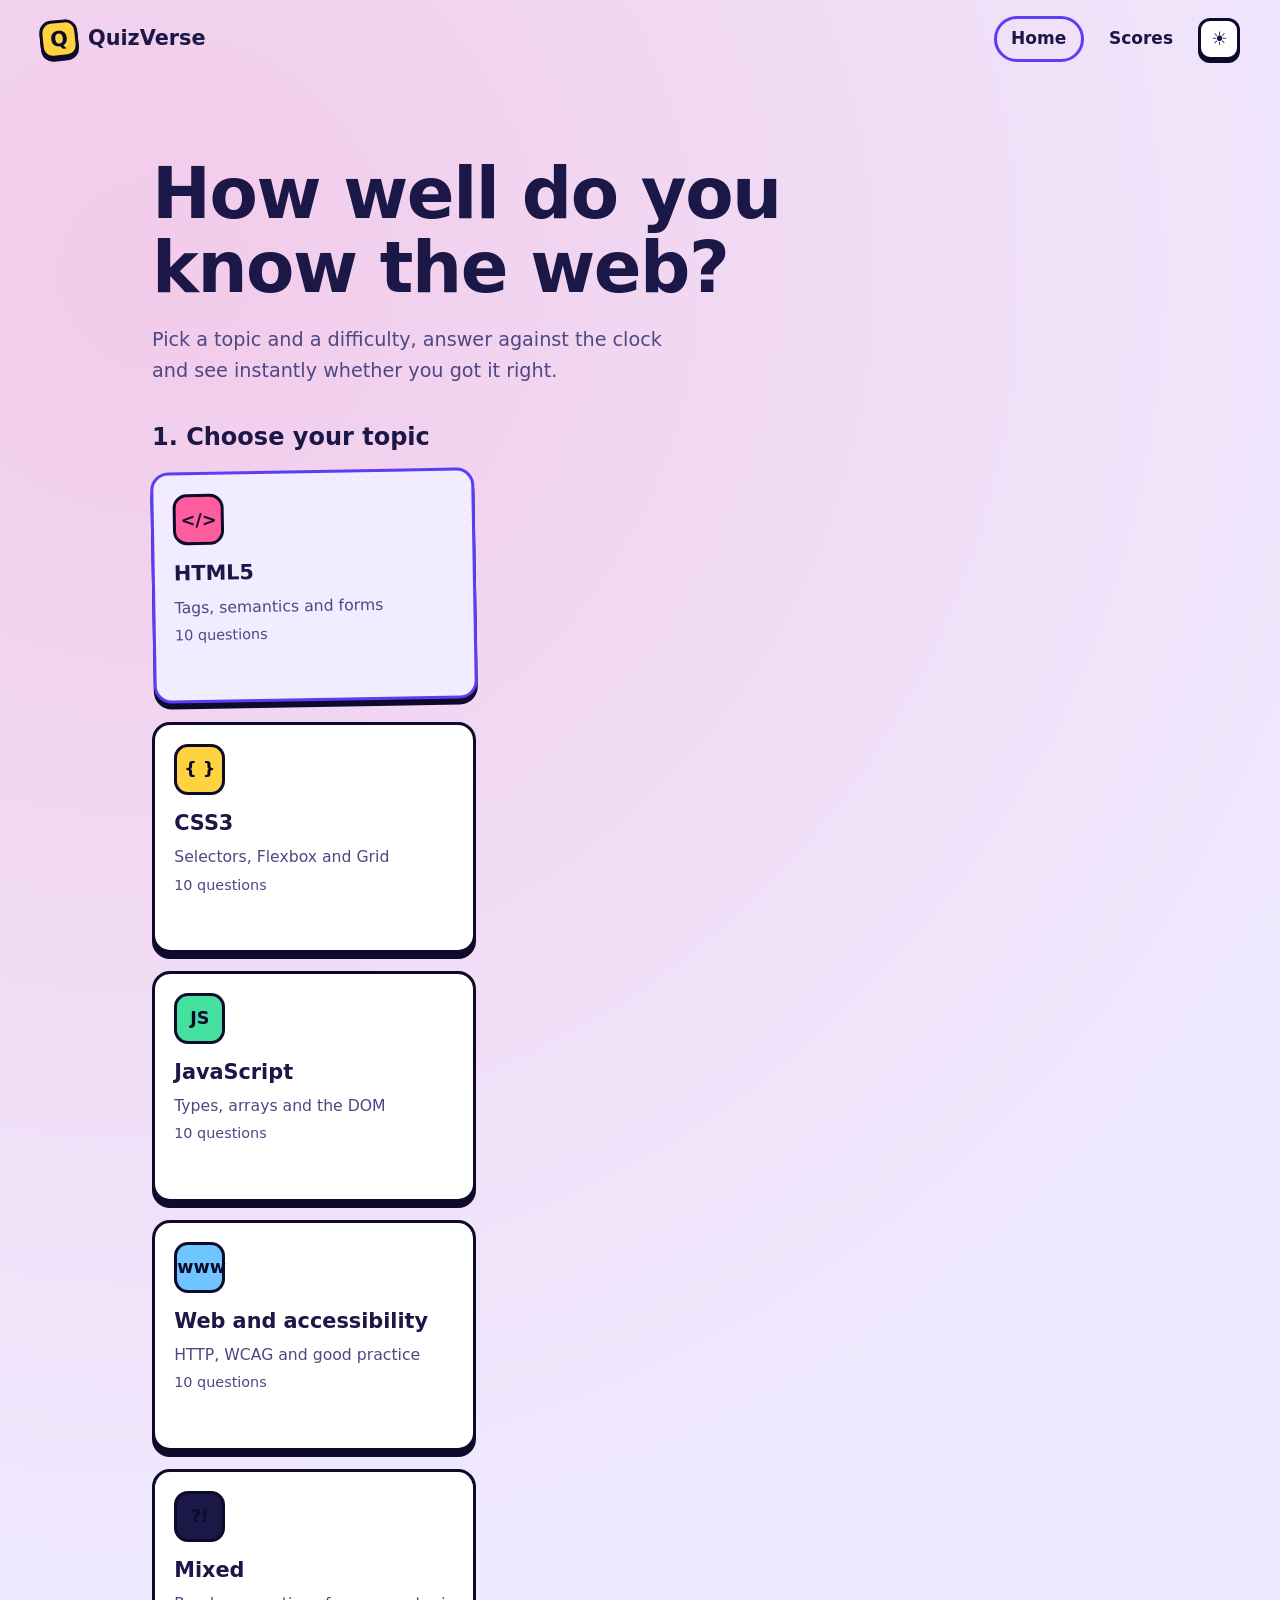
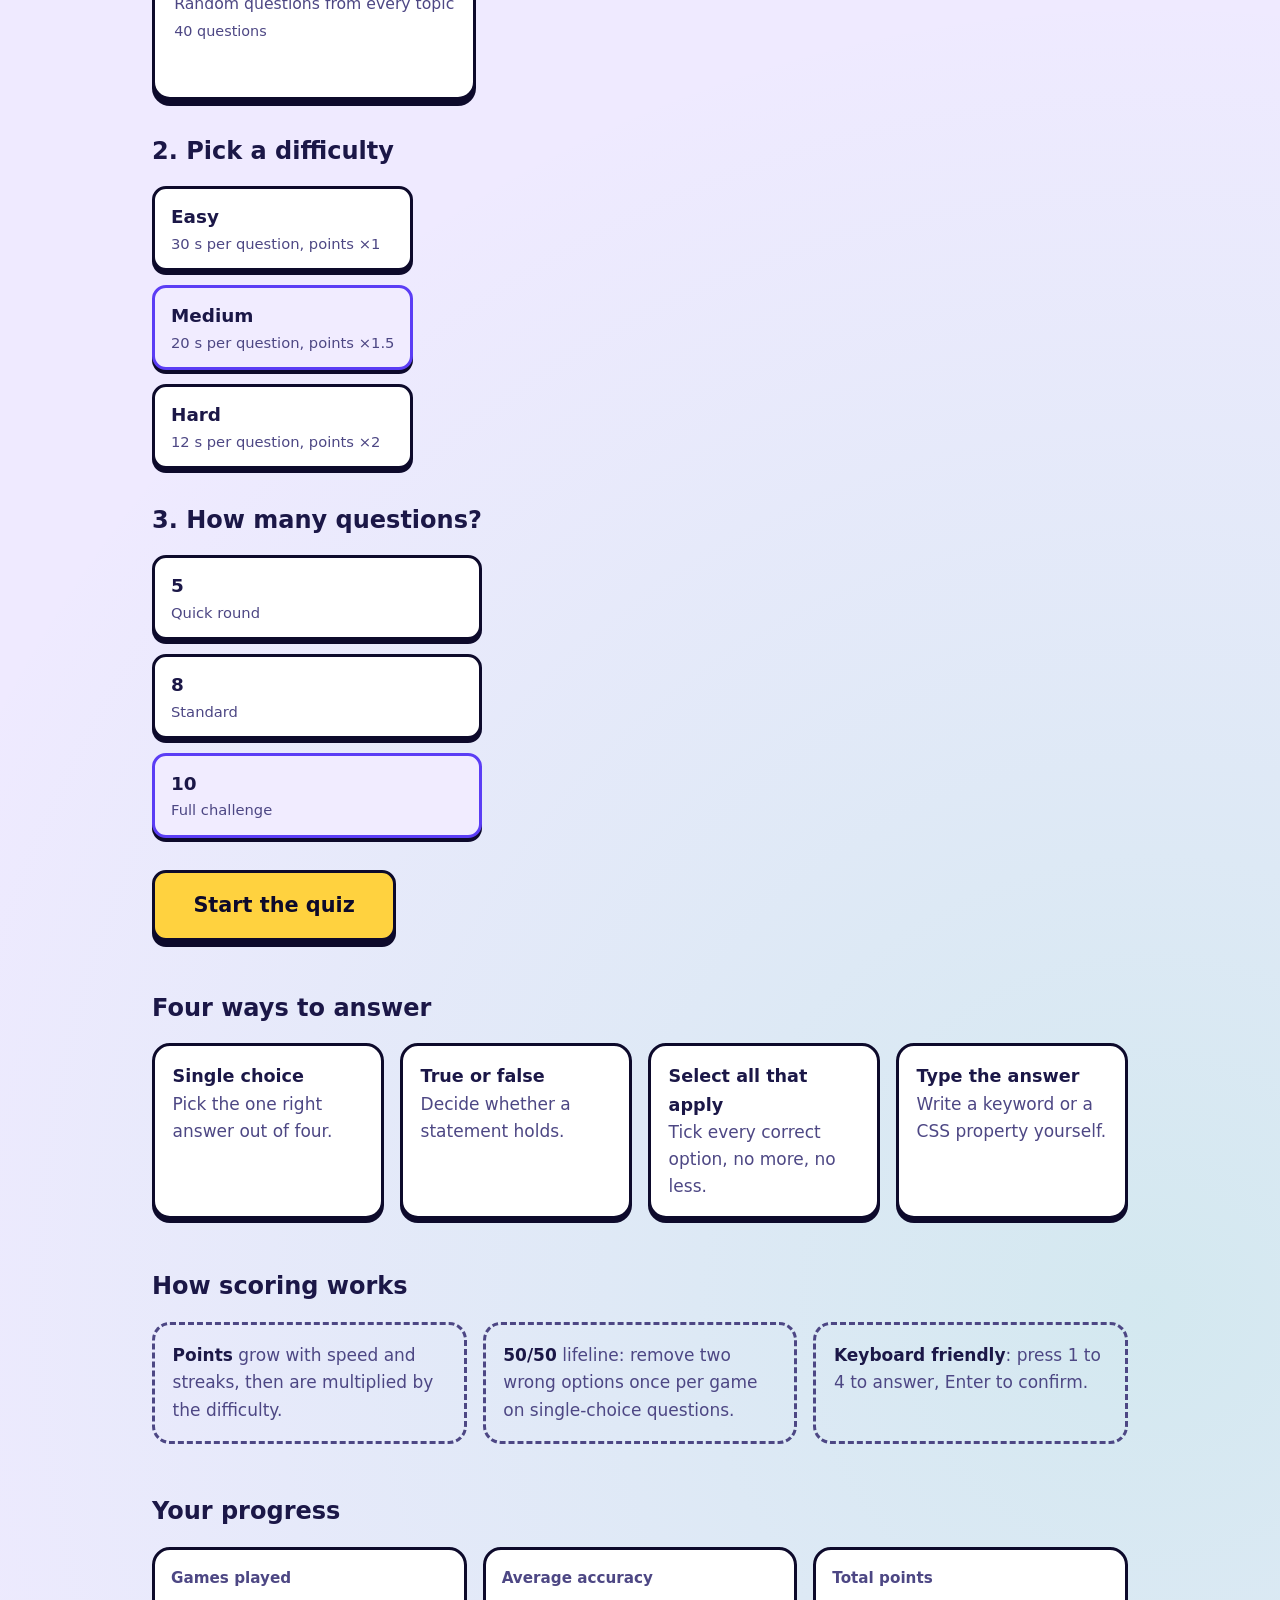
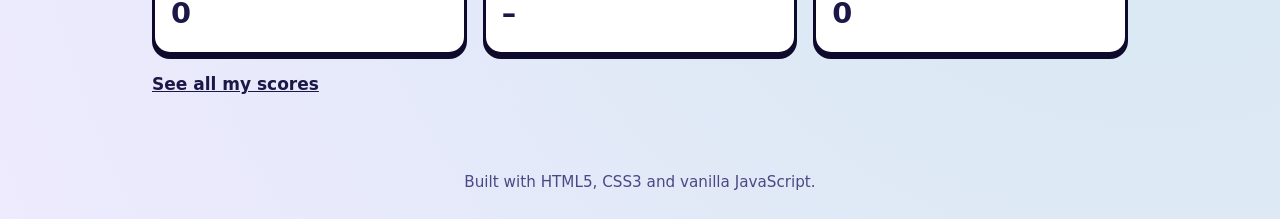
==== index.html @ c86eb280 "first commit" ====
<!DOCTYPE html>
<html lang="en">
<head>
  <meta charset="utf-8">
  <meta name="viewport" content="width=device-width, initial-scale=1">
  <link rel="icon" href="assets/favicon.svg" type="image/svg+xml">
  <link rel="stylesheet" href="css/style.css">
  <script src="js/theme.js"></script>
  <meta name="description" content="QuizVerse: an interactive web development quiz with four question types, difficulty levels and instant feedback.">
  <title>QuizVerse – How well do you know the web?</title>
</head>
<body>
  <a class="skip-link" href="#main">Skip to main content</a>

  <header class="site-header">
    <a class="logo" href="index.html" aria-label="QuizVerse home">
      <span class="logo__mark" aria-hidden="true">Q</span>
      <span>QuizVerse</span>
    </a>
    <nav class="nav" aria-label="Main">
      <a class="nav__link" href="index.html" aria-current="page">Home</a>
      <a class="nav__link" href="scores.html">Scores</a>
      <button class="theme-toggle" id="theme-toggle" type="button" aria-pressed="true"><span class="visually-hidden">Dark mode</span><span class="theme-toggle__icon" aria-hidden="true"></span></button>
    </nav>
  </header>

  <main id="main" class="container">
    <section class="hero" aria-labelledby="hero-title">
      <h1 id="hero-title" class="hero__title">How well do you know the web?</h1>
      <p class="hero__lead">Pick a topic and a difficulty, answer against the clock and see instantly whether you got it right.</p>
    </section>

    <form class="start-form" action="quiz.html" method="get">
      <fieldset class="group">
        <legend class="section-title">1. Choose your topic</legend>
        <div class="categories">
          <label class="cat">
            <input type="radio" name="category" value="html" checked>
            <span class="cat__body">
              <span class="cat__icon cat__icon--pink" aria-hidden="true">&lt;/&gt;</span>
              <span class="cat__title">HTML5</span>
              <span class="cat__desc">Tags, semantics and forms</span>
              <span class="cat__count" data-count="html"></span>
              <span class="cat__best" data-best="html"></span>
            </span>
          </label>
          <label class="cat">
            <input type="radio" name="category" value="css">
            <span class="cat__body">
              <span class="cat__icon cat__icon--yellow" aria-hidden="true">{ }</span>
              <span class="cat__title">CSS3</span>
              <span class="cat__desc">Selectors, Flexbox and Grid</span>
              <span class="cat__count" data-count="css"></span>
              <span class="cat__best" data-best="css"></span>
            </span>
          </label>
          <label class="cat">
            <input type="radio" name="category" value="js">
            <span class="cat__body">
              <span class="cat__icon cat__icon--mint" aria-hidden="true">JS</span>
              <span class="cat__title">JavaScript</span>
              <span class="cat__desc">Types, arrays and the DOM</span>
              <span class="cat__count" data-count="js"></span>
              <span class="cat__best" data-best="js"></span>
            </span>
          </label>
          <label class="cat">
            <input type="radio" name="category" value="web">
            <span class="cat__body">
              <span class="cat__icon cat__icon--blue" aria-hidden="true">www</span>
              <span class="cat__title">Web and accessibility</span>
              <span class="cat__desc">HTTP, WCAG and good practice</span>
              <span class="cat__count" data-count="web"></span>
              <span class="cat__best" data-best="web"></span>
            </span>
          </label>
          <label class="cat">
            <input type="radio" name="category" value="mix">
            <span class="cat__body">
              <span class="cat__icon cat__icon--white" aria-hidden="true">?!</span>
              <span class="cat__title">Mixed</span>
              <span class="cat__desc">Random questions from every topic</span>
              <span class="cat__count" data-count="mix"></span>
              <span class="cat__best" data-best="mix"></span>
            </span>
          </label>
        </div>
      </fieldset>

      <fieldset class="group">
        <legend class="section-title">2. Pick a difficulty</legend>
        <div class="seg">
          <label class="seg__item">
            <input type="radio" name="level" value="easy">
            <span class="seg__body"><strong>Easy</strong><span>30 s per question, points ×1</span></span>
          </label>
          <label class="seg__item">
            <input type="radio" name="level" value="medium" checked>
            <span class="seg__body"><strong>Medium</strong><span>20 s per question, points ×1.5</span></span>
          </label>
          <label class="seg__item">
            <input type="radio" name="level" value="hard">
            <span class="seg__body"><strong>Hard</strong><span>12 s per question, points ×2</span></span>
          </label>
        </div>
      </fieldset>

      <fieldset class="group">
        <legend class="section-title">3. How many questions?</legend>
        <div class="seg">
          <label class="seg__item">
            <input type="radio" name="count" value="5">
            <span class="seg__body"><strong>5</strong><span>Quick round</span></span>
          </label>
          <label class="seg__item">
            <input type="radio" name="count" value="8">
            <span class="seg__body"><strong>8</strong><span>Standard</span></span>
          </label>
          <label class="seg__item">
            <input type="radio" name="count" value="10" checked>
            <span class="seg__body"><strong>10</strong><span>Full challenge</span></span>
          </label>
        </div>
      </fieldset>

      <button class="btn btn--primary btn--big" type="submit">Start the quiz</button>
    </form>

    <section class="home-block" aria-labelledby="types-title">
      <h2 id="types-title" class="section-title">Four ways to answer</h2>
      <ul class="types">
        <li class="type"><strong>Single choice</strong><span>Pick the one right answer out of four.</span></li>
        <li class="type"><strong>True or false</strong><span>Decide whether a statement holds.</span></li>
        <li class="type"><strong>Select all that apply</strong><span>Tick every correct option, no more, no less.</span></li>
        <li class="type"><strong>Type the answer</strong><span>Write a keyword or a CSS property yourself.</span></li>
      </ul>
    </section>

    <section class="home-block" aria-labelledby="rules-title">
      <h2 id="rules-title" class="section-title">How scoring works</h2>
      <ol class="rules__list">
        <li class="rule"><strong>Points</strong> grow with speed and streaks, then are multiplied by the difficulty.</li>
        <li class="rule"><strong>50/50</strong> lifeline: remove two wrong options once per game on single-choice questions.</li>
        <li class="rule"><strong>Keyboard friendly</strong>: press 1 to 4 to answer, Enter to confirm.</li>
      </ol>
    </section>

    <section class="home-block" aria-labelledby="progress-title">
      <h2 id="progress-title" class="section-title">Your progress</h2>
      <dl class="stats">
        <div class="stat"><dt>Games played</dt><dd id="stat-played">0</dd></div>
        <div class="stat"><dt>Average accuracy</dt><dd id="stat-avg">–</dd></div>
        <div class="stat"><dt>Total points</dt><dd id="stat-points">0</dd></div>
      </dl>
      <p class="home-link"><a href="scores.html">See all my scores</a></p>
    </section>
  </main>

  <footer class="site-footer">
    <p>Built with HTML5, CSS3 and vanilla JavaScript.</p>
  </footer>

  <script src="js/data.js"></script>
  <script src="js/storage.js"></script>
  <script src="js/home.js"></script>
</body>
</html>
---- css/style.css ----
/* ==========================================================
   QuizVerse – stylesheet
   1. Tokens  2. Base  3. Layout  4. Buttons  5. Home
   6. Quiz  7. Results  8. Animations  9. Responsive
   ========================================================== */

/* 1. Tokens */
:root {
  --bg: #1b1747;
  --surface: #262064;
  --surface-2: #322b82;
  --ink: #0d0a2b;
  --text: #fff7e8;
  --muted: #cfcaf7;
  --yellow: #ffd23f;
  --pink: #ff5d9e;
  --mint: #44e0a0;
  --coral: #ff7b7b;
  --radius: 18px;
  --hard: 0 6px 0 var(--ink);
  --font: ui-rounded, "Nunito", "Segoe UI", system-ui, -apple-system, Roboto, sans-serif;
}

/* 2. Base */
*, *::before, *::after { box-sizing: border-box; }
html { scroll-behavior: smooth; }
body {
  margin: 0;
  min-height: 100vh;
  display: flex;
  flex-direction: column;
  font-family: var(--font);
  font-size: 1.0625rem;
  line-height: 1.6;
  color: var(--text);
  background:
    radial-gradient(circle at 12% 8%, rgba(255, 93, 158, .22), transparent 40%),
    radial-gradient(circle at 90% 85%, rgba(68, 224, 160, .16), transparent 42%),
    var(--bg);
}
h1, h2, h3, p { margin: 0; }
ol { margin: 0; padding: 0; list-style: none; }
button { font: inherit; }
:focus-visible { outline: 4px solid var(--focus); outline-offset: 3px; }

.visually-hidden {
  position: absolute; width: 1px; height: 1px; margin: -1px; padding: 0;
  overflow: hidden; clip: rect(0 0 0 0); white-space: nowrap; border: 0;
}
.skip-link {
  position: absolute; left: 1rem; top: -4rem; z-index: 10;
  padding: .6rem 1rem; border-radius: 10px;
  background: var(--yellow); color: var(--ink); font-weight: 800; text-decoration: none;
}
.skip-link:focus { top: 1rem; }

/* 3. Layout */
.site-header {
  display: flex; align-items: center; justify-content: space-between;
  gap: 1rem; padding: 1rem clamp(1rem, 4vw, 2.5rem);
}
.site-header__tag { color: var(--muted); font-weight: 700; }
.logo {
  display: inline-flex; align-items: center; gap: .6rem;
  color: var(--text); font-weight: 900; font-size: 1.3rem; text-decoration: none;
}
.logo__mark {
  display: grid; place-items: center; width: 2.4rem; height: 2.4rem;
  border-radius: 12px; background: var(--yellow); color: var(--ink);
  border: 3px solid var(--ink); box-shadow: 0 3px 0 var(--ink);
  transform: rotate(-6deg);
}
.container { width: 100%; max-width: 1040px; margin: 0 auto; padding: 1rem clamp(1rem, 4vw, 2rem) 3rem; flex: 1; }
.container--narrow { max-width: 780px; }
.site-footer { padding: 1.5rem; text-align: center; color: var(--muted); font-size: .95rem; }
.section-title { font-size: 1.5rem; font-weight: 900; margin-bottom: 1rem; }

/* 4. Buttons */
.btn {
  display: inline-flex; align-items: center; justify-content: center;
  padding: .85rem 1.6rem; border: 3px solid var(--ink); border-radius: 14px;
  font-weight: 900; text-decoration: none; cursor: pointer;
  box-shadow: var(--hard);
  transition: transform .12s ease, box-shadow .12s ease;
}
.btn:hover { transform: translateY(-2px); box-shadow: 0 8px 0 var(--ink); }
.btn:active { transform: translateY(4px); box-shadow: 0 2px 0 var(--ink); }
.btn[hidden] { display: none; }
.btn--primary { background: var(--yellow); color: var(--ink); }
.btn--ghost { background: var(--surface); color: var(--text); border-color: var(--muted); box-shadow: 0 6px 0 rgba(0, 0, 0, .35); }
.btn--small { padding: .45rem 1rem; box-shadow: 0 3px 0 rgba(0, 0, 0, .35); }
.btn--big { font-size: 1.3rem; padding: 1rem 2.4rem; }

/* 5. Home */
.hero { padding: clamp(1.5rem, 6vw, 4rem) 0 2rem; max-width: 40rem; }
.hero__title { font-size: clamp(2.4rem, 7vw, 4.4rem); line-height: 1.05; font-weight: 900; letter-spacing: -.02em; }
.hero__lead { margin-top: 1.2rem; font-size: 1.2rem; color: var(--muted); max-width: 32rem; }

.categories { display: grid; grid-template-columns: repeat(auto-fit, minmax(210px, 1fr)); gap: 1.1rem; border: 0; padding: 0; margin: 0 0 2rem; }
.cat { position: relative; display: block; cursor: pointer; }
.cat input { position: absolute; opacity: 0; inset: 0; }
.cat__body {
  display: flex; flex-direction: column; gap: .25rem; height: 100%;
  padding: 1.2rem; border-radius: var(--radius);
  background: var(--surface); border: 3px solid var(--ink); box-shadow: var(--hard);
  transition: transform .15s ease, background .15s ease, border-color .15s ease;
}
.cat:hover .cat__body { transform: translateY(-3px); }
.cat input:checked + .cat__body { background: var(--surface-2); border-color: var(--select); transform: translateY(-3px) rotate(-1deg); }
.cat input:focus-visible + .cat__body { outline: 4px solid var(--focus); outline-offset: 3px; }
.cat__icon {
  display: grid; place-items: center; width: 3.2rem; height: 3.2rem; margin-bottom: .5rem;
  border-radius: 14px; border: 3px solid var(--ink); font-weight: 900; font-size: 1.1rem; color: var(--ink);
}
.cat__icon--pink { background: var(--pink); }
.cat__icon--yellow { background: var(--yellow); }
.cat__icon--mint { background: var(--mint); }
.cat__icon--white { background: var(--text); }
.cat__title { font-size: 1.3rem; font-weight: 900; }
.cat__desc { color: var(--muted); font-size: .98rem; }
.cat__best { min-height: 1.5rem; margin-top: .4rem; color: var(--mint-text); font-weight: 800; font-size: .95rem; }

.start-form { display: flex; flex-direction: column; align-items: flex-start; }
.rules { margin-top: 3rem; }
.rules__list { display: grid; grid-template-columns: repeat(3, 1fr); gap: 1rem; }
.rule { padding: 1.1rem; border-radius: var(--radius); border: 3px dashed var(--muted); color: var(--muted); }
.rule strong { color: var(--text); }

/* 6. Quiz */
.quiz__top { display: flex; justify-content: space-between; align-items: flex-end; flex-wrap: wrap; gap: 1rem; margin-bottom: 1rem; }
.quiz__title { font-size: 1.8rem; font-weight: 900; }
.quiz__counter { color: var(--muted); font-weight: 700; }
.quiz__stats { display: flex; gap: .6rem; }
.chip {
  padding: .35rem 1rem; border-radius: 999px; font-weight: 700;
  background: var(--surface); border: 3px solid var(--ink); box-shadow: 0 3px 0 var(--ink);
}
.chip strong { font-size: 1.2rem; }
.chip--timer.is-low { background: var(--coral); color: var(--ink); animation: pulse .6s ease-in-out infinite alternate; }

.progress { height: 14px; border-radius: 999px; background: var(--ink); overflow: hidden; }
.progress__bar { height: 100%; width: 0; background: var(--mint); border-radius: 999px; transition: width .5s ease; }
.timer { height: 6px; margin: .5rem 0 1.4rem; border-radius: 999px; background: rgba(255, 255, 255, .12); overflow: hidden; }
.timer__bar { height: 100%; width: 100%; background: var(--yellow); transition: width 1s linear; }

.card {
  padding: clamp(1.1rem, 4vw, 2rem); border-radius: 24px;
  background: var(--surface); border: 3px solid var(--ink); box-shadow: 0 10px 0 var(--ink);
}
.question { font-size: clamp(1.3rem, 3.5vw, 1.8rem); line-height: 1.3; font-weight: 900; margin-bottom: 1.4rem; outline: none; }
.options { display: grid; grid-template-columns: 1fr; gap: .9rem; }

.option {
  display: flex; align-items: center; gap: .9rem; width: 100%;
  padding: .9rem 1rem; text-align: left; cursor: pointer;
  color: var(--text); background: var(--surface-2);
  border: 3px solid var(--ink); border-radius: 14px; box-shadow: 0 4px 0 var(--ink);
  transition: transform .12s ease, background .15s ease, border-color .15s ease, opacity .2s ease;
}
.option:hover:not(:disabled) { transform: translateY(-2px); border-color: var(--select); }
.option:disabled { cursor: default; color: var(--text); }
.option__key {
  flex: none; display: grid; place-items: center; width: 2rem; height: 2rem;
  border-radius: 8px; background: var(--ink); color: var(--yellow); font-weight: 900;
}
.option__text { flex: 1; font-weight: 700; overflow-wrap: anywhere; }
.option__icon { flex: none; width: 1.6rem; text-align: center; font-weight: 900; font-size: 1.3rem; }

.option.is-correct { background: var(--mint); color: var(--ink); border-color: var(--ink); animation: pop .4s ease; }
.option.is-correct:disabled { color: var(--ink); }
.option.is-correct .option__icon::after { content: "✓"; }
.option.is-wrong { background: var(--coral); color: var(--ink); animation: shake .4s ease; }
.option.is-wrong:disabled { color: var(--ink); }
.option.is-wrong .option__icon::after { content: "✕"; }
.option.is-dim { opacity: .55; }

.feedback { margin-top: 1.4rem; padding: 1rem 1.2rem; border-radius: 14px; border: 3px solid var(--ink); animation: rise .3s ease; }
.feedback[hidden] { display: none; }
.feedback--ok { background: rgba(68, 224, 160, .18); border-color: var(--mint); }
.feedback--ko { background: rgba(255, 123, 123, .18); border-color: var(--coral); }
.feedback__title { font-weight: 900; font-size: 1.15rem; }
.feedback__text { color: var(--muted); }
.card__actions { display: flex; justify-content: flex-end; margin-top: 1.4rem; }
.card__actions:empty { margin: 0; }

/* 7. Results */
.results__title { font-size: clamp(2rem, 6vw, 3rem); font-weight: 900; margin-bottom: 1.5rem; outline: none; }
.results__summary {
  display: flex; align-items: center; gap: 2rem; flex-wrap: wrap; margin-bottom: 1.5rem;
  padding: 1.5rem; border-radius: 24px; background: var(--surface); border: 3px solid var(--ink); box-shadow: 0 10px 0 var(--ink);
}
.ring-wrap { position: relative; width: 170px; height: 170px; flex: none; }
.ring { width: 100%; height: 100%; }
.ring circle { fill: none; stroke-width: 12; }
.ring__bg { stroke: var(--ink); }
.ring__fg { stroke: var(--yellow); stroke-linecap: round; stroke-dasharray: 339.3; stroke-dashoffset: 339.3; transform: rotate(-90deg); transform-origin: 50% 50%; transition: stroke-dashoffset 1.3s cubic-bezier(.2, .8, .2, 1); }
.ring__label { position: absolute; inset: 0; display: grid; place-items: center; font-size: 2.4rem; font-weight: 900; }
.verdict { font-size: 1.9rem; font-weight: 900; }
.results__text { color: var(--muted); }
.results__best { margin-top: .5rem; color: var(--mint-text); font-weight: 800; }
.results__actions { display: flex; flex-wrap: wrap; gap: 1rem; margin-bottom: 2.5rem; }

.review { display: grid; gap: .9rem; }
.review__item { padding: 1rem 1.2rem; border-radius: 14px; background: var(--surface); border-left: 10px solid var(--muted); }
.review__item--ok { border-left-color: var(--mint); }
.review__item--ko { border-left-color: var(--coral); }
.review__q { font-weight: 800; }
.review__a { color: var(--muted); }

/* 8. Animations */
.hero__title { animation: rise .7s ease both; }
.is-enter { animation: rise .35s ease; }
.card.is-wrong { animation: shake .4s ease; }
.chip.bump { animation: pop .4s ease; }
@keyframes rise { from { opacity: 0; transform: translateY(14px); } to { opacity: 1; transform: none; } }
@keyframes shake { 0%, 100% { transform: translateX(0); } 20% { transform: translateX(-8px); } 40% { transform: translateX(8px); } 60% { transform: translateX(-5px); } 80% { transform: translateX(5px); } }
@keyframes pop { 0% { transform: scale(1); } 50% { transform: scale(1.06); } 100% { transform: scale(1); } }
@keyframes pulse { to { transform: scale(1.08); } }

@media (prefers-reduced-motion: reduce) {
  *, *::before, *::after { animation: none !important; transition: none !important; scroll-behavior: auto !important; }
}

/* 9. Responsive */
@media (min-width: 700px) {
  .options { grid-template-columns: 1fr 1fr; }
}
@media (max-width: 760px) {
  .rules__list { grid-template-columns: 1fr; }
  .site-header__tag { display: none; }
  .start-form .btn { width: 100%; }
}
@media (max-width: 480px) {
  .results__summary { justify-content: center; text-align: center; }
  .results__actions .btn { width: 100%; }
  .card__actions .btn { width: 100%; }
}

/* ==========================================================
   10. Extensions: themes, navigation, settings, question types,
       stats, scores page, confetti
   ========================================================== */
[hidden] { display: none !important; }
:root { --mint-text: var(--mint); --focus: var(--yellow); --select: var(--yellow); --blue: #6ec5ff; }
:root[data-theme="light"] {
  --bg: #efeaff; --surface: #ffffff; --surface-2: #f1ecff;
  --text: #1b1747; --muted: #4d4784;
  --mint-text: #0b7a4f; --focus: #5b3df5; --select: #5b3df5;
}
:root[data-theme="light"] .timer { background: rgba(27, 23, 71, .15); }
:root[data-theme="light"] .btn--ghost { border-color: var(--muted); }

/* Navigation and theme toggle */
.nav { display: flex; align-items: center; gap: .5rem; flex-wrap: wrap; }
.nav__link { padding: .4rem .9rem; border-radius: 999px; border: 3px solid transparent; color: var(--text); font-weight: 800; text-decoration: none; }
.nav__link:hover { background: var(--surface); }
.nav__link[aria-current="page"] { border-color: var(--select); }
.theme-toggle {
  width: 2.6rem; height: 2.6rem; display: grid; place-items: center; cursor: pointer;
  border-radius: 12px; border: 3px solid var(--ink); background: var(--surface); color: var(--text);
  box-shadow: 0 3px 0 var(--ink); font-size: 1.15rem; line-height: 1;
  transition: transform .12s ease;
}
.theme-toggle:hover { transform: translateY(-2px) rotate(-8deg); }
.theme-toggle__icon::before { content: "☾"; }
:root[data-theme="light"] .theme-toggle__icon::before { content: "☀"; }

/* Home: grouped settings */
.page-title { font-size: clamp(2rem, 6vw, 3rem); font-weight: 900; margin: 1rem 0 1.5rem; }
.group { border: 0; padding: 0; margin: 0 0 2rem; min-width: 0; }
.group .section-title { padding: 0; }
.group .categories { margin: 0; }
.cat__icon--blue { background: var(--blue); }
.cat__count { color: var(--muted); font-size: .9rem; }
.seg { display: grid; grid-template-columns: repeat(auto-fit, minmax(160px, 1fr)); gap: .9rem; }
.seg__item { position: relative; display: block; cursor: pointer; }
.seg__item input { position: absolute; opacity: 0; inset: 0; }
.seg__body {
  display: flex; flex-direction: column; height: 100%; padding: .8rem 1rem;
  border-radius: 14px; background: var(--surface); border: 3px solid var(--ink); box-shadow: 0 4px 0 var(--ink);
  transition: transform .12s ease, background .15s ease, border-color .15s ease;
}
.seg__body strong { font-size: 1.15rem; }
.seg__body span { color: var(--muted); font-size: .92rem; }
.seg__item:hover .seg__body { transform: translateY(-2px); }
.seg__item input:checked + .seg__body { background: var(--surface-2); border-color: var(--select); }
.seg__item input:focus-visible + .seg__body { outline: 4px solid var(--focus); outline-offset: 3px; }
.home-block { margin-top: 3rem; }
.home-link { margin-top: 1rem; }
.home-link a { color: var(--text); font-weight: 800; }
.types { display: grid; grid-template-columns: repeat(auto-fit, minmax(210px, 1fr)); gap: 1rem; padding: 0; margin: 0; list-style: none; }
.type { padding: 1rem 1.1rem; border-radius: var(--radius); background: var(--surface); border: 3px solid var(--ink); box-shadow: 0 4px 0 var(--ink); }
.type strong { display: block; font-size: 1.1rem; }
.type span { color: var(--muted); }

/* Stats */
.stats { display: grid; grid-template-columns: repeat(auto-fit, minmax(150px, 1fr)); gap: 1rem; margin: 0; }
.stat { padding: 1rem; border-radius: var(--radius); background: var(--surface); border: 3px solid var(--ink); box-shadow: 0 4px 0 var(--ink); }
.stat dt { color: var(--muted); font-weight: 700; font-size: .95rem; }
.stat dd { margin: 0; font-size: 1.8rem; font-weight: 900; }
.stats--results { margin-bottom: 1.5rem; }

/* Quiz: question types, lifeline */
.qtype { display: inline-block; margin: 0 0 .8rem; padding: .2rem .8rem; border-radius: 999px; background: var(--ink); color: var(--yellow); font-weight: 800; font-size: .9rem; }
.option--check { position: relative; cursor: pointer; }
.option__input { position: absolute; opacity: 0; pointer-events: none; }
.option--check:focus-within { outline: 4px solid var(--focus); outline-offset: 3px; }
.option.is-selected:not(.is-correct):not(.is-wrong) { border-color: var(--select); background: var(--surface); }
.option.is-selected:not(.is-correct):not(.is-wrong) .option__icon::after { content: "●"; }
.option.is-removed { opacity: .25; text-decoration: line-through; transform: none; }
.text-answer { display: grid; gap: .5rem; }
.text-answer__label { font-weight: 800; }
.text-input {
  width: 100%; padding: .85rem 1rem; font: inherit; font-weight: 700; color: var(--text);
  background: var(--surface-2); border: 3px solid var(--ink); border-radius: 14px;
}
.text-input:focus-visible { outline: 4px solid var(--focus); outline-offset: 3px; }
.text-input:disabled { opacity: 1; color: var(--text); }
.text-input.is-correct { background: var(--mint); color: var(--ink); }
.text-input.is-wrong { background: var(--coral); color: var(--ink); animation: shake .4s ease; }
.hint { min-height: 1.5rem; color: var(--muted); }
.card__actions { display: flex; flex-wrap: wrap; justify-content: space-between; align-items: center; gap: .8rem; margin-top: 1.4rem; }
.card__actions .btn--primary { margin-left: auto; }
.btn:disabled { opacity: .5; cursor: not-allowed; transform: none; box-shadow: 0 3px 0 var(--ink); }

/* Results extras */
.results__actions { margin-bottom: .5rem; }
.copy-status { min-height: 1.6rem; margin-bottom: 2rem; color: var(--mint-text); font-weight: 800; }
.review__meta { color: var(--muted); font-size: .9rem; font-weight: 700; }
.review__why { margin-top: .3rem; font-size: .95rem; }
.confetti { position: fixed; inset: 0; overflow: hidden; pointer-events: none; z-index: 20; }
.confetti span { position: absolute; top: -20px; width: 10px; height: 16px; border-radius: 2px; animation: fall 3s ease-in forwards; }
.confetti .c0 { background: var(--yellow); }
.confetti .c1 { background: var(--pink); }
.confetti .c2 { background: var(--mint); }
.confetti .c3 { background: var(--blue); }
@keyframes fall { to { transform: translateY(105vh) rotate(720deg); } }

/* Scores page */
.best-grid { display: grid; grid-template-columns: repeat(auto-fit, minmax(170px, 1fr)); gap: 1rem; padding: 0; margin: 0 0 2.5rem; list-style: none; }
.best-card { display: flex; flex-direction: column; padding: 1rem; border-radius: var(--radius); background: var(--surface); border: 3px solid var(--ink); box-shadow: 0 4px 0 var(--ink); }
.best-card__name { font-weight: 800; }
.best-card strong { font-size: 2rem; line-height: 1.2; }
.best-card span:last-child { color: var(--muted); }
.table-wrap { overflow-x: auto; border-radius: var(--radius); border: 3px solid var(--ink); background: var(--surface); }
.table { width: 100%; min-width: 600px; border-collapse: collapse; }
.table th, .table td { padding: .75rem 1rem; text-align: left; border-bottom: 2px solid rgba(128, 128, 128, .25); }
.table thead th { background: var(--ink); color: var(--yellow); }
.table tbody tr:last-child > * { border-bottom: 0; }
.empty { padding: 2rem; text-align: center; color: var(--muted); border: 3px dashed var(--muted); border-radius: var(--radius); }
.empty .btn { margin-top: 1rem; }

@media (max-width: 480px) {
  .nav__link { padding: .3rem .6rem; }
  .card__actions .btn { width: 100%; }
}
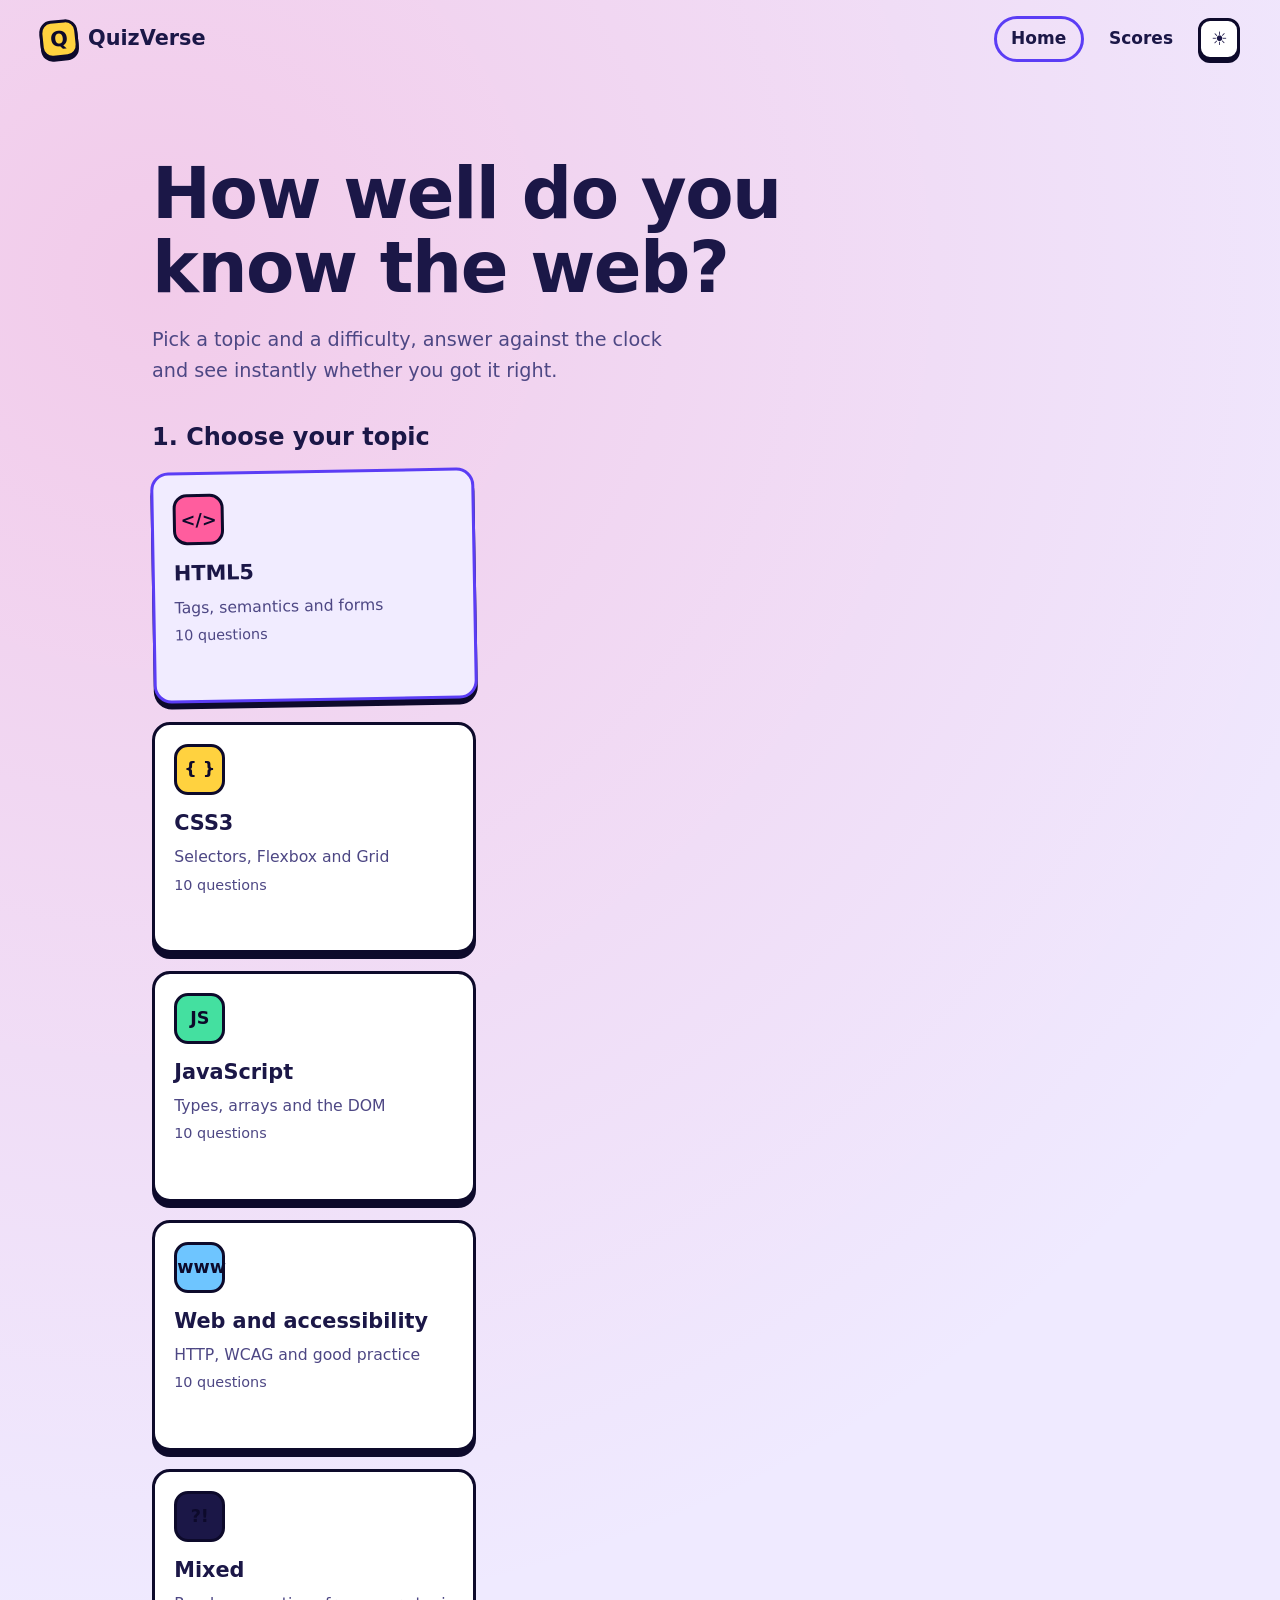
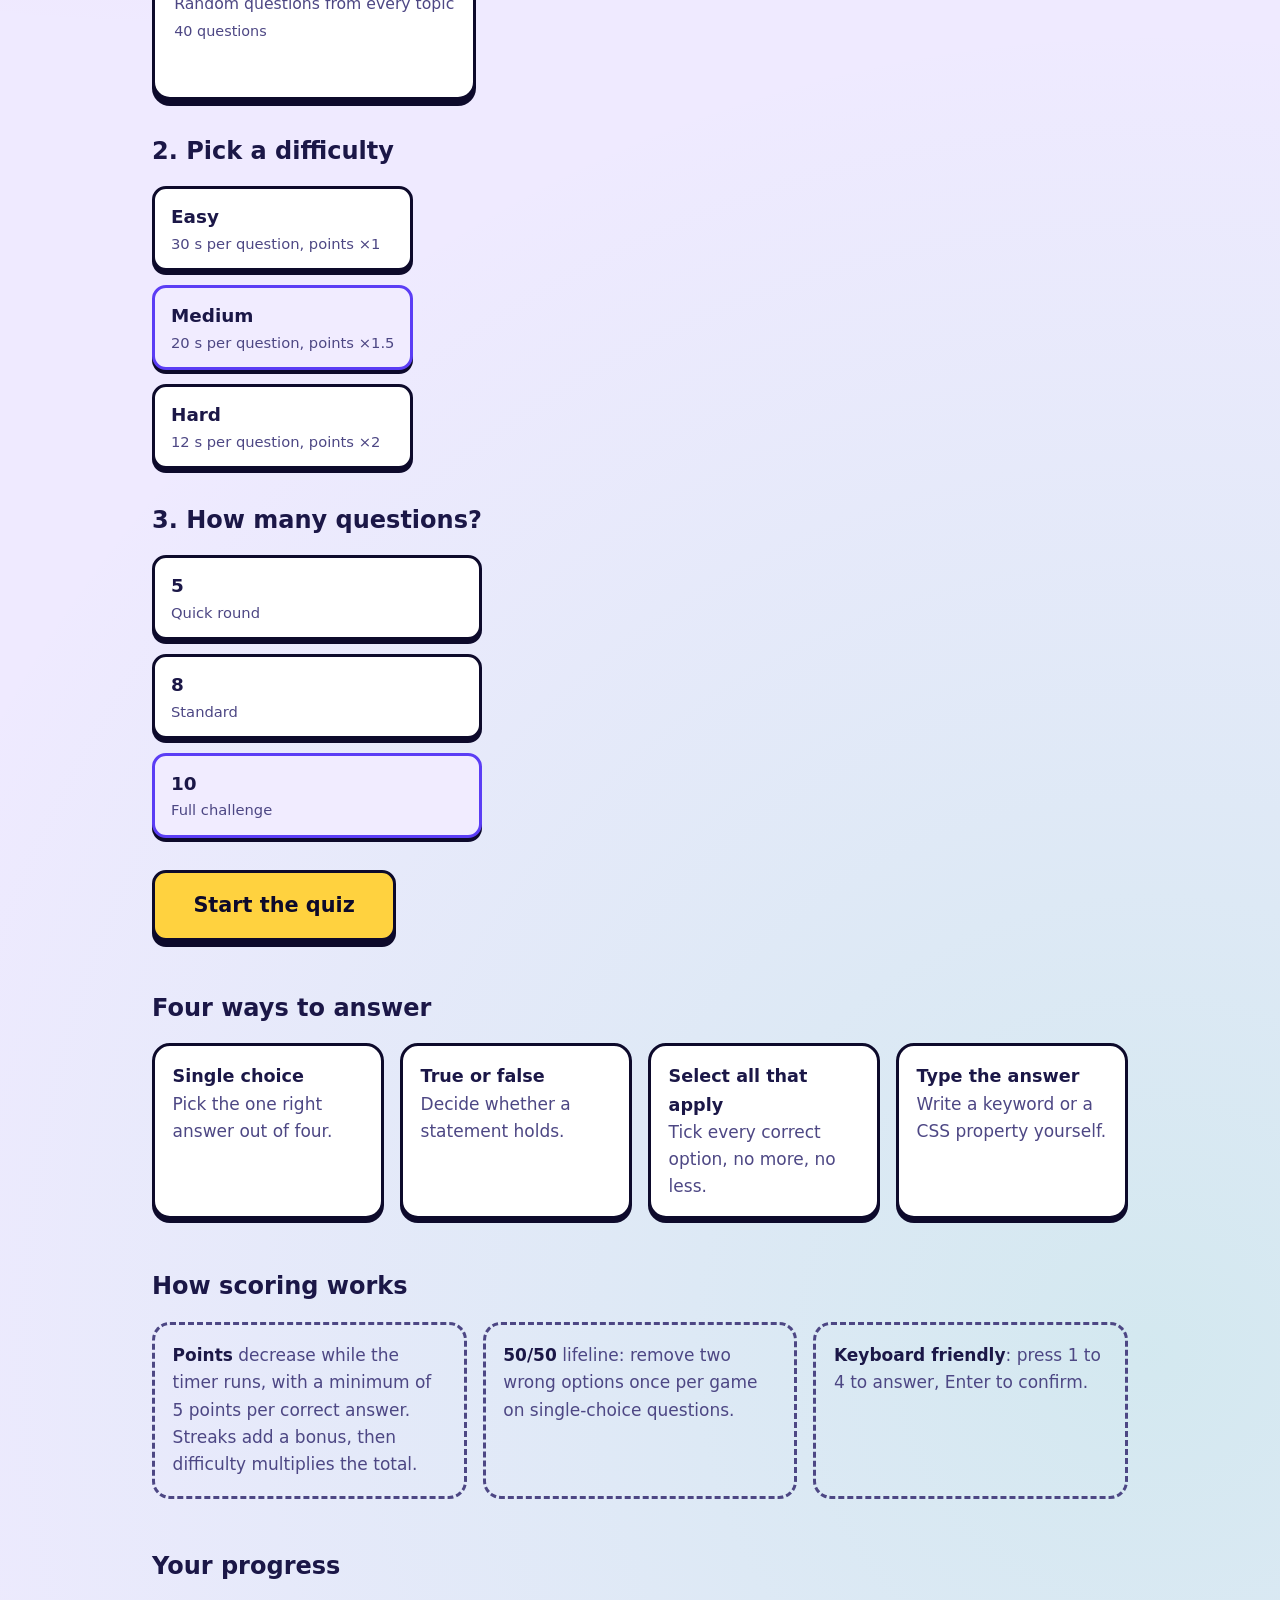
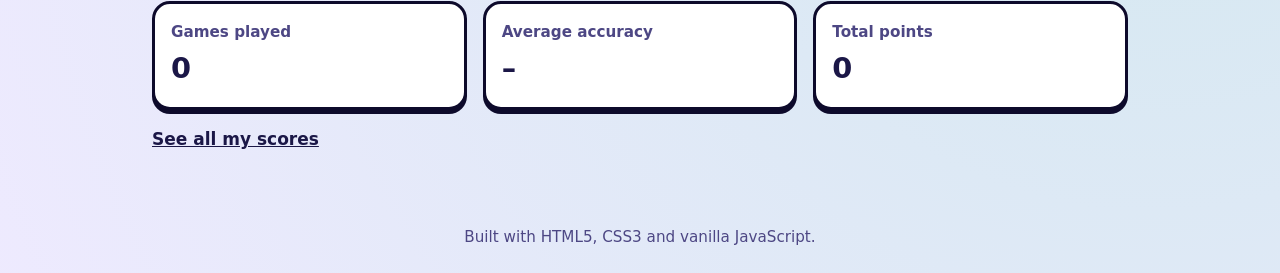
==== commit ae49ac12: "bonus added" ====
--- a/index.html
+++ b/index.html
@@ -139,7 +139,7 @@
     <section class="home-block" aria-labelledby="rules-title">
       <h2 id="rules-title" class="section-title">How scoring works</h2>
       <ol class="rules__list">
-        <li class="rule"><strong>Points</strong> grow with speed and streaks, then are multiplied by the difficulty.</li>
+        <li class="rule"><strong>Points</strong> decrease while the timer runs, with a minimum of 5 points per correct answer. Streaks add a bonus, then difficulty multiplies the total.</li>
         <li class="rule"><strong>50/50</strong> lifeline: remove two wrong options once per game on single-choice questions.</li>
         <li class="rule"><strong>Keyboard friendly</strong>: press 1 to 4 to answer, Enter to confirm.</li>
       </ol>
--- a/css/style.css
+++ b/css/style.css
@@ -130,7 +130,7 @@
 .quiz__top { display: flex; justify-content: space-between; align-items: flex-end; flex-wrap: wrap; gap: 1rem; margin-bottom: 1rem; }
 .quiz__title { font-size: 1.8rem; font-weight: 900; }
 .quiz__counter { color: var(--muted); font-weight: 700; }
-.quiz__stats { display: flex; gap: .6rem; }
+.quiz__stats { display: flex; flex-wrap: wrap; justify-content: flex-end; gap: .6rem; }
 .chip {
   padding: .35rem 1rem; border-radius: 999px; font-weight: 700;
   background: var(--surface); border: 3px solid var(--ink); box-shadow: 0 3px 0 var(--ink);
@@ -210,12 +210,14 @@
 /* 8. Animations */
 .hero__title { animation: rise .7s ease both; }
 .is-enter { animation: rise .35s ease; }
+.is-leaving { animation: leave-card .2s ease forwards; }
 .card.is-wrong { animation: shake .4s ease; }
 .chip.bump { animation: pop .4s ease; }
 @keyframes rise { from { opacity: 0; transform: translateY(14px); } to { opacity: 1; transform: none; } }
 @keyframes shake { 0%, 100% { transform: translateX(0); } 20% { transform: translateX(-8px); } 40% { transform: translateX(8px); } 60% { transform: translateX(-5px); } 80% { transform: translateX(5px); } }
 @keyframes pop { 0% { transform: scale(1); } 50% { transform: scale(1.06); } 100% { transform: scale(1); } }
 @keyframes pulse { to { transform: scale(1.08); } }
+@keyframes leave-card { to { opacity: 0; transform: translateX(-24px); } }
 
 @media (prefers-reduced-motion: reduce) {
   *, *::before, *::after { animation: none !important; transition: none !important; scroll-behavior: auto !important; }
@@ -231,6 +233,8 @@
   .start-form .btn { width: 100%; }
 }
 @media (max-width: 480px) {
+  .quiz__stats { width: 100%; justify-content: flex-start; }
+  .chip { padding-right: .7rem; padding-left: .7rem; }
   .results__summary { justify-content: center; text-align: center; }
   .results__actions .btn { width: 100%; }
   .card__actions .btn { width: 100%; }
